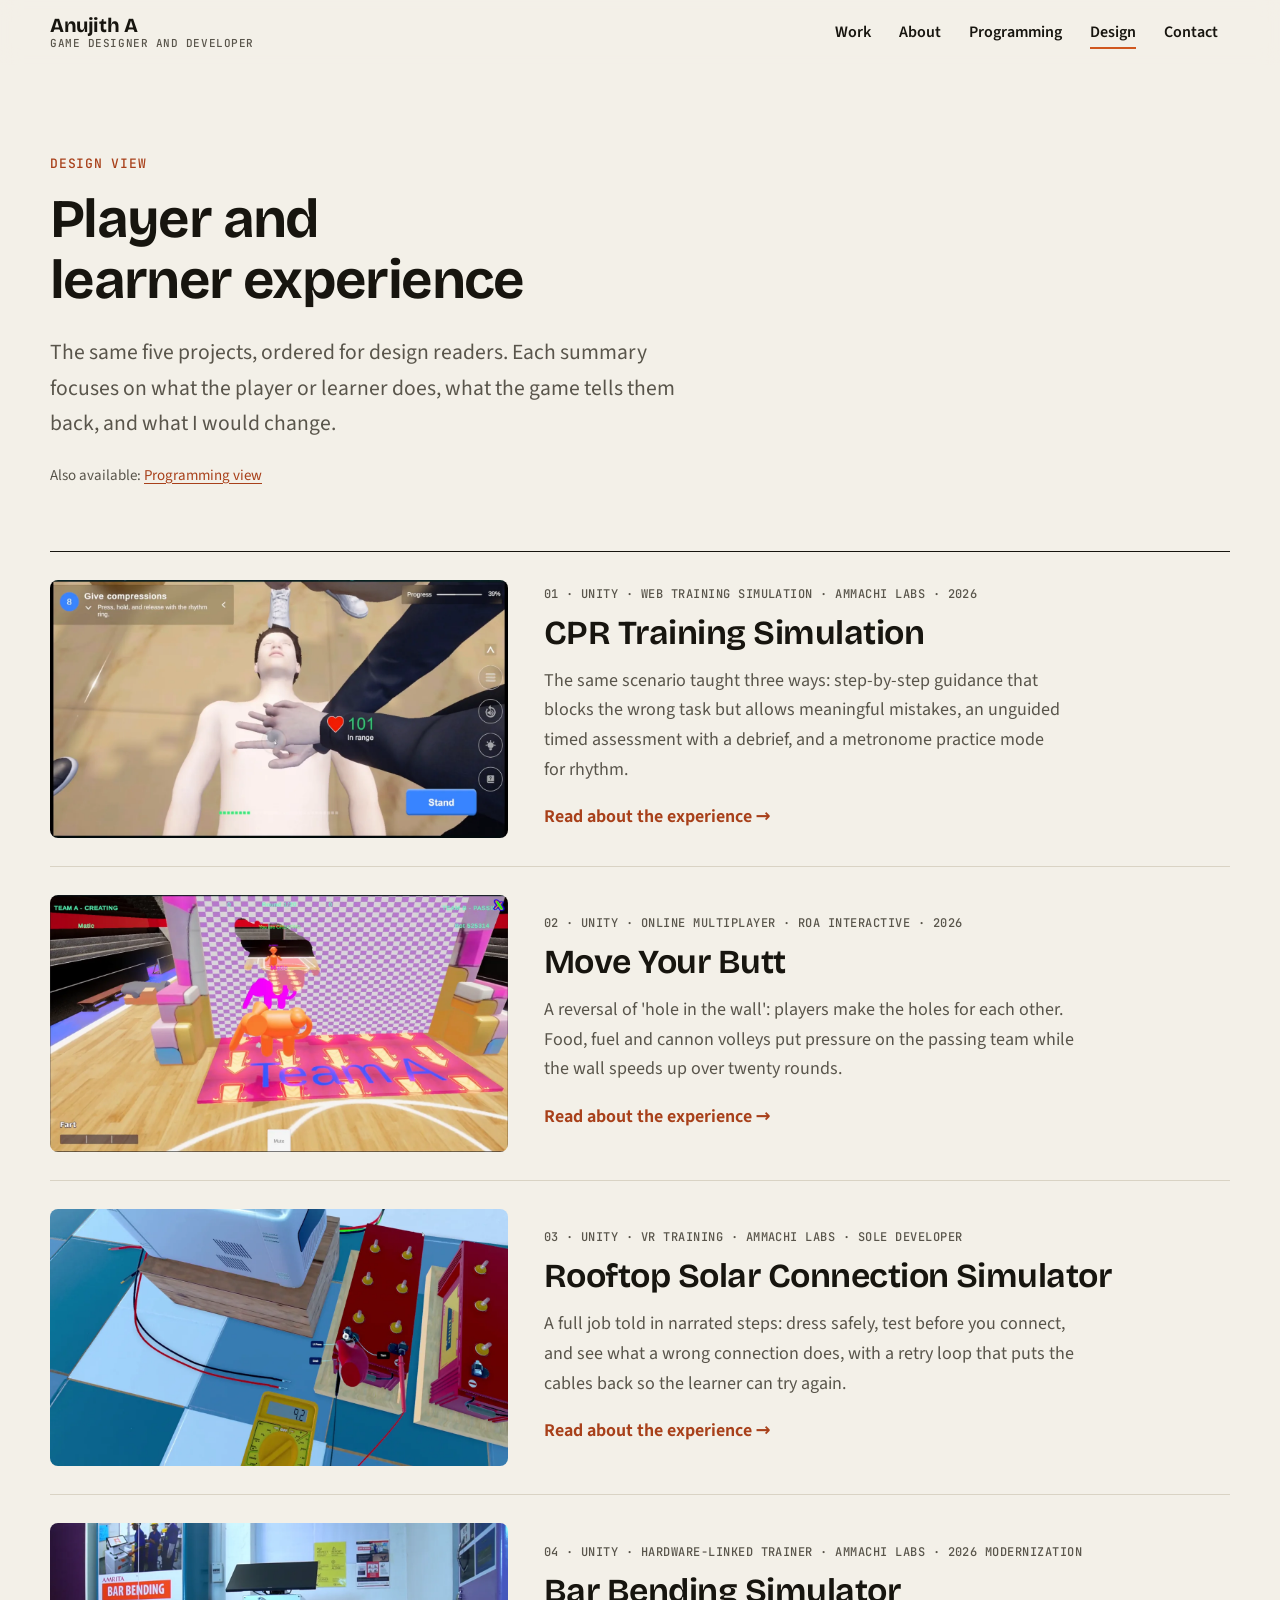
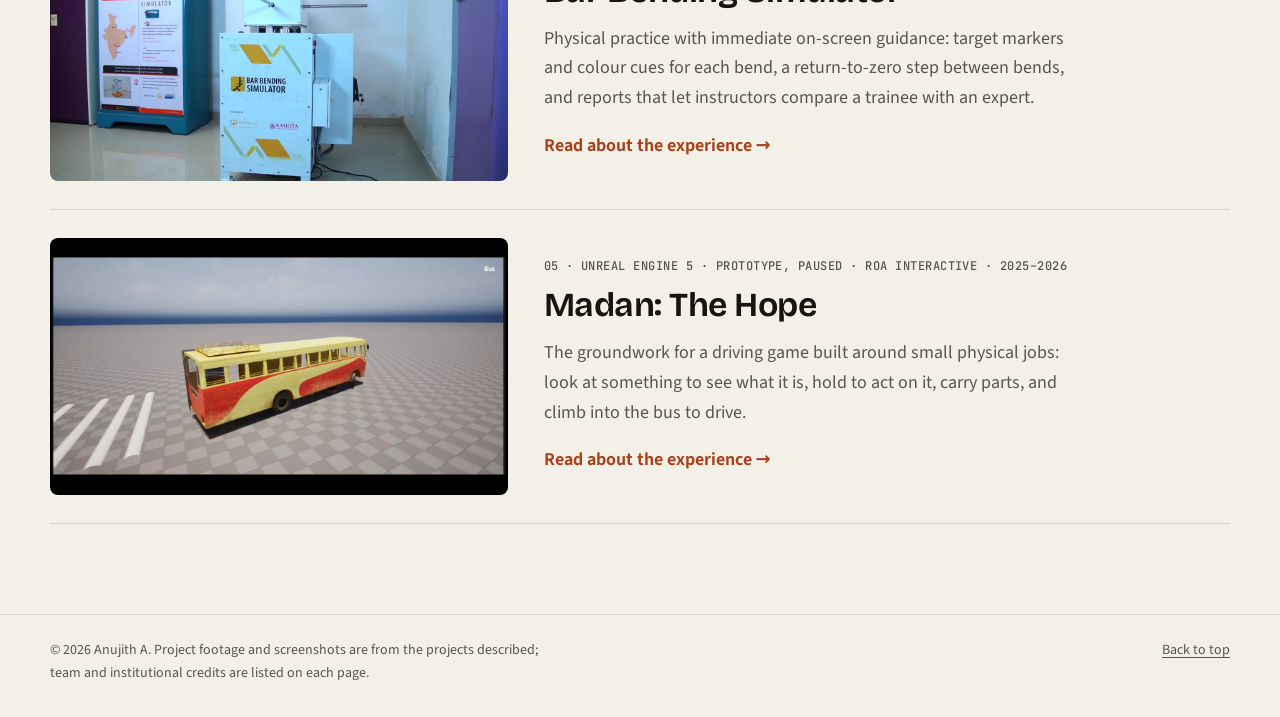
==== design/index.html @ 55bf8606 "Publish portfolio" ====
<!doctype html>
<html lang="en">
<head>
<meta charset="utf-8">
<meta name="viewport" content="width=device-width, initial-scale=1">
<title>Design view · Anujith A</title>
<meta name="description" content="The same five projects, ordered for design readers. Each summary focuses on what the player or learner does, what the game tells them back, and what I would change.">
<meta property="og:type" content="website">
<meta property="og:site_name" content="Anujith A">
<meta property="og:title" content="Design view · Anujith A">
<meta property="og:description" content="The same five projects, ordered for design readers. Each summary focuses on what the player or learner does, what the game tells them back, and what I would change.">
<link rel="canonical" href="https://anujith1234.github.io/design/">
<meta property="og:url" content="https://anujith1234.github.io/design/">
<meta property="og:image" content="https://anujith1234.github.io/media/cpr-third-person-simulation/poster-1280.jpg">
<meta property="og:image:width" content="1280">
<meta property="og:image:height" content="720">
<meta name="twitter:card" content="summary_large_image">
<meta name="color-scheme" content="light dark">
<meta name="theme-color" content="#f3f0e8" media="(prefers-color-scheme: light)">
<meta name="theme-color" content="#131210" media="(prefers-color-scheme: dark)">
<link rel="preload" href="../static/fonts/source-sans-3-latin-wght.woff2" as="font" type="font/woff2" crossorigin>
<link rel="preload" href="../static/fonts/bricolage-grotesque-latin-wght.woff2" as="font" type="font/woff2" crossorigin>
<link rel="stylesheet" href="../static/css/site.css">
<link rel="icon" href="../static/favicon.svg" type="image/svg+xml">
<script>document.documentElement.classList.add('js');</script>
<script src="../static/js/site.js" defer></script>
</head>
<body class="page-design">
<a class="skip-link" href="#main">Skip to content</a>
<header class="site-header" data-header>
  <div class="wrap header-inner">
    <a class="wordmark" href="../index.html" aria-label="Anujith A, home">
      <span class="wordmark-name">Anujith A</span>
      <span class="wordmark-role">Game designer and developer</span>
    </a>
    <button class="menu-toggle" type="button" aria-expanded="false" aria-controls="site-nav" data-menu-toggle>
      <span class="menu-toggle-bars" aria-hidden="true"></span><span class="menu-toggle-label">Menu</span>
    </button>
    <nav class="site-nav" id="site-nav" aria-label="Main" data-menu>
      <ul>
        <li><a href="../index.html#work">Work</a></li>
        <li><a href="../index.html#about">About</a></li>
        <li><a href="../programming/index.html">Programming</a></li>
        <li><a href="../design/index.html" aria-current="page">Design</a></li>
        <li><a href="../index.html#contact">Contact</a></li>
      </ul>
    </nav>
  </div>
</header>
<main id="main" tabindex="-1">
<section class="route-head wrap" aria-labelledby="route-title">
  <p class="eyebrow">Design view</p>
  <h1 id="route-title" class="hero-title hero-title--small">Player and learner experience</h1>
  <p class="lede">The same five projects, ordered for design readers. Each summary focuses on what the player or learner does, what the game tells them back, and what I would change.</p>
  <p class="route-switch">Also available: <a href="../programming/index.html">Programming view</a></p>
</section>
<ol class="route-list wrap">
  <li class="route-item reveal">
    <div class="route-media"><img src="../media/cpr-third-person-simulation/poster-1280.webp"
     srcset="../media/cpr-third-person-simulation/poster-1280.webp 1280w, ../media/cpr-third-person-simulation/poster-1920.webp 1920w"
     sizes="(min-width: 900px) 40vw, 100vw" width="1920" height="1080" alt=""
loading="lazy" decoding="async"></div>
    <div class="route-body">
      <p class="meta">01 · Unity · Web training simulation · AMMACHI Labs · 2026</p>
      <h2 class="route-item-title"><a class="card-link" href="../work/cpr-third-person-simulation/index.html#the-experience">CPR Training Simulation</a></h2>
      <p>The same scenario taught three ways: step-by-step guidance that blocks the wrong task but allows meaningful mistakes, an unguided timed assessment with a debrief, and a metronome practice mode for rhythm.</p>
      <p class="card-cta" aria-hidden="true">Read about the experience <span class="arrow">→</span></p>
    </div>
  </li>
  <li class="route-item reveal">
    <div class="route-media"><img src="../media/move-your-butt/poster-1280.webp"
     srcset="../media/move-your-butt/poster-1280.webp 1280w, ../media/move-your-butt/poster-1920.webp 1920w"
     sizes="(min-width: 900px) 40vw, 100vw" width="1920" height="1080" alt=""
loading="lazy" decoding="async"></div>
    <div class="route-body">
      <p class="meta">02 · Unity · Online multiplayer · RoA Interactive · 2026</p>
      <h2 class="route-item-title"><a class="card-link" href="../work/move-your-butt/index.html#the-experience">Move Your Butt</a></h2>
      <p>A reversal of &#39;hole in the wall&#39;: players make the holes for each other. Food, fuel and cannon volleys put pressure on the passing team while the wall speeds up over twenty rounds.</p>
      <p class="card-cta" aria-hidden="true">Read about the experience <span class="arrow">→</span></p>
    </div>
  </li>
  <li class="route-item reveal">
    <div class="route-media"><img src="../media/solar-vr/poster-1280.webp"
     srcset="../media/solar-vr/poster-1280.webp 1280w, ../media/solar-vr/poster-1920.webp 1920w"
     sizes="(min-width: 900px) 40vw, 100vw" width="1920" height="1080" alt=""
loading="lazy" decoding="async"></div>
    <div class="route-body">
      <p class="meta">03 · Unity · VR training · AMMACHI Labs · Sole developer</p>
      <h2 class="route-item-title"><a class="card-link" href="../work/solar-vr/index.html#the-experience">Rooftop Solar Connection Simulator</a></h2>
      <p>A full job told in narrated steps: dress safely, test before you connect, and see what a wrong connection does, with a retry loop that puts the cables back so the learner can try again.</p>
      <p class="card-cta" aria-hidden="true">Read about the experience <span class="arrow">→</span></p>
    </div>
  </li>
  <li class="route-item reveal">
    <div class="route-media"><img src="../media/bar-bending/poster-1280.webp"
     srcset="../media/bar-bending/poster-1280.webp 1280w, ../media/bar-bending/poster-1920.webp 1920w"
     sizes="(min-width: 900px) 40vw, 100vw" width="1920" height="1080" alt=""
loading="lazy" decoding="async"></div>
    <div class="route-body">
      <p class="meta">04 · Unity · Hardware-linked trainer · AMMACHI Labs · 2026 modernization</p>
      <h2 class="route-item-title"><a class="card-link" href="../work/bar-bending/index.html#the-experience">Bar Bending Simulator</a></h2>
      <p>Physical practice with immediate on-screen guidance: target markers and colour cues for each bend, a return-to-zero step between bends, and reports that let instructors compare a trainee with an expert.</p>
      <p class="card-cta" aria-hidden="true">Read about the experience <span class="arrow">→</span></p>
    </div>
  </li>
  <li class="route-item reveal">
    <div class="route-media"><img src="../media/madan-the-hope/poster-1280.webp"
     srcset="../media/madan-the-hope/poster-1280.webp 1280w, ../media/madan-the-hope/poster-1920.webp 1920w"
     sizes="(min-width: 900px) 40vw, 100vw" width="1920" height="1080" alt=""
loading="lazy" decoding="async"></div>
    <div class="route-body">
      <p class="meta">05 · Unreal Engine 5 · Prototype, paused · RoA Interactive · 2025–2026</p>
      <h2 class="route-item-title"><a class="card-link" href="../work/madan-the-hope/index.html#the-experience">Madan: The Hope</a></h2>
      <p>The groundwork for a driving game built around small physical jobs: look at something to see what it is, hold to act on it, carry parts, and climb into the bus to drive.</p>
      <p class="card-cta" aria-hidden="true">Read about the experience <span class="arrow">→</span></p>
    </div>
  </li>
</ol>
</main>
<footer class="site-footer">
  <div class="wrap footer-inner">
    <p>© 2026 Anujith A. Project footage and screenshots are from the projects described; team and institutional credits are listed on each page.</p>
    <p><a href="#main" class="to-top">Back to top</a></p>
  </div>
</footer>
</body>
</html>
---- static/css/site.css ----
/* Portfolio stylesheet. Fonts: Bricolage Grotesque, Source Sans 3, JetBrains Mono (SIL OFL 1.1, see static/fonts). */

@font-face { font-family: "Bricolage Grotesque"; src: url("../fonts/bricolage-grotesque-latin-wght.woff2") format("woff2"); font-weight: 200 800; font-display: swap; }
@font-face { font-family: "Source Sans 3"; src: url("../fonts/source-sans-3-latin-wght.woff2") format("woff2"); font-weight: 200 900; font-style: normal; font-display: swap; }
@font-face { font-family: "Source Sans 3"; src: url("../fonts/source-sans-3-latin-wght-italic.woff2") format("woff2"); font-weight: 200 900; font-style: italic; font-display: swap; }
@font-face { font-family: "JetBrains Mono"; src: url("../fonts/jetbrains-mono-latin-wght.woff2") format("woff2"); font-weight: 100 800; font-display: swap; }

:root {
  --paper: #f3f0e8;
  --surface: #fbfaf6;
  --ink: #17150f;
  --muted: #59554b;
  --line: #d9d3c4;
  --accent: #a8401a;          /* text-safe on paper */
  --accent-bright: #d0571f;   /* marks and rules */
  --focus: #1a5fd0;
  --shadow: 0 1px 2px rgb(23 21 15 / .06), 0 8px 24px -12px rgb(23 21 15 / .25);
  --shadow-lift: 0 2px 4px rgb(23 21 15 / .08), 0 18px 40px -16px rgb(23 21 15 / .35);
  --radius: 10px;
  --font-display: "Bricolage Grotesque", "Segoe UI", system-ui, sans-serif;
  --font-body: "Source Sans 3", "Segoe UI", system-ui, sans-serif;
  --font-mono: "JetBrains Mono", ui-monospace, "Cascadia Mono", Consolas, monospace;
  --wrap: 1180px;
  --gutter: clamp(16px, 4vw, 40px);
  --ease: cubic-bezier(.2, .7, .2, 1);
  color-scheme: light dark;
}
@media (prefers-color-scheme: dark) {
  :root {
    --paper: #131210; --surface: #1c1b18; --ink: #ece8df; --muted: #aaa597; --line: #34322c;
    --accent: #f0935f; --accent-bright: #f0935f; --focus: #7fb0ff;
    --shadow: 0 1px 2px rgb(0 0 0 / .4), 0 8px 24px -12px rgb(0 0 0 / .6);
    --shadow-lift: 0 2px 4px rgb(0 0 0 / .45), 0 18px 40px -16px rgb(0 0 0 / .75);
  }
}

*, *::before, *::after { box-sizing: border-box; }
html { -webkit-text-size-adjust: 100%; text-size-adjust: 100%; }
body {
  margin: 0; background: var(--paper); color: var(--ink);
  font: 400 1.0625rem/1.65 var(--font-body);
  font-kerning: normal; text-rendering: optimizeLegibility;
}
@media (min-width: 900px) { body { font-size: 1.125rem; } }
img, video { display: block; max-width: 100%; height: auto; }
a { color: var(--accent); text-decoration-thickness: 1px; text-underline-offset: .18em; }
a:hover { text-decoration-thickness: 2px; }
:focus-visible { outline: 3px solid var(--focus); outline-offset: 3px; border-radius: 4px; }
h1, h2, h3 { hyphens: auto; overflow-wrap: break-word; font-family: var(--font-display); line-height: 1.12; letter-spacing: -.015em; font-weight: 650; margin: 0 0 .5em; text-wrap: balance; }
p { margin: 0 0 1em; text-wrap: pretty; }
.wrap { width: min(100% - 2 * var(--gutter), var(--wrap)); margin-inline: auto; }
.meta { font: 500 .75rem/1.4 var(--font-mono); letter-spacing: .04em; text-transform: uppercase; color: var(--muted); }
.eyebrow { font: 500 .8125rem/1.4 var(--font-mono); letter-spacing: .06em; text-transform: uppercase; color: var(--accent); margin-bottom: 1rem; }
.visually-hidden { position: absolute !important; width: 1px; height: 1px; overflow: hidden; clip: rect(0 0 0 0); white-space: nowrap; }
.skip-link { position: absolute; left: 12px; top: -60px; z-index: 50; padding: 10px 14px; background: var(--ink); color: var(--paper); border-radius: 6px; }
.skip-link:focus { top: 12px; }
main:focus { outline: none; }

/* ---------- Header and navigation ---------- */
.site-header { position: sticky; top: 0; z-index: 20; background: color-mix(in srgb, var(--paper) 88%, transparent); backdrop-filter: blur(10px); border-bottom: 1px solid transparent; transition: border-color .2s; }
.site-header.is-scrolled { border-bottom-color: var(--line); }
.header-inner { display: flex; align-items: center; justify-content: space-between; gap: 16px; min-height: 64px; }
.wordmark { display: flex; flex-direction: column; color: var(--ink); text-decoration: none; line-height: 1.1; padding: 6px 0; }
.wordmark-name { font: 700 1.25rem/1.1 var(--font-display); letter-spacing: -.02em; }
.wordmark-role { font: 500 .6875rem/1.3 var(--font-mono); letter-spacing: .05em; text-transform: uppercase; color: var(--muted); }
.site-nav ul { list-style: none; margin: 0; padding: 0; display: flex; gap: 4px; flex-wrap: wrap; }
.site-nav a { display: block; padding: 10px 12px; border-radius: 8px; color: var(--ink); text-decoration: none; font-weight: 600; font-size: 1rem; position: relative; }
.site-nav a::after { content: ""; position: absolute; left: 12px; right: 12px; bottom: 6px; height: 2px; background: var(--accent-bright); transform: scaleX(0); transform-origin: left; transition: transform .25s var(--ease); }
.site-nav a:hover::after, .site-nav a[aria-current="page"]::after { transform: scaleX(1); }
.menu-toggle { display: none; }

@media (max-width: 760px) {
  .nav-ready .menu-toggle {
    display: inline-flex; align-items: center; gap: 10px; min-height: 44px; padding: 0 14px;
    border: 1px solid var(--line); border-radius: 999px; background: var(--surface); color: var(--ink);
    font: 600 .9375rem var(--font-body); cursor: pointer;
  }
  .menu-toggle-bars, .menu-toggle-bars::before, .menu-toggle-bars::after { display: block; width: 16px; height: 2px; background: currentColor; border-radius: 2px; transition: transform .25s var(--ease), opacity .2s; }
  .menu-toggle-bars { position: relative; }
  .menu-toggle-bars::before, .menu-toggle-bars::after { content: ""; position: absolute; left: 0; }
  .menu-toggle-bars::before { top: -5px; } .menu-toggle-bars::after { top: 5px; }
  .menu-toggle[aria-expanded="true"] .menu-toggle-bars { background: transparent; }
  .menu-toggle[aria-expanded="true"] .menu-toggle-bars::before { transform: translateY(5px) rotate(45deg); }
  .menu-toggle[aria-expanded="true"] .menu-toggle-bars::after { transform: translateY(-5px) rotate(-45deg); }
  .header-inner { flex-wrap: wrap; }
  .nav-ready .site-nav { flex-basis: 100%; display: grid; grid-template-rows: 0fr; transition: grid-template-rows .3s var(--ease); }
  .nav-ready .site-nav > ul { overflow: hidden; flex-direction: column; flex-wrap: nowrap; gap: 0; min-height: 0; }
  .nav-ready .site-nav.is-open { grid-template-rows: 1fr; }
  .nav-ready .site-nav.is-open > ul { padding-bottom: 12px; }
  .nav-ready .site-nav a { padding: 12px 4px; border-bottom: 1px solid var(--line); border-radius: 0; font-size: 1.0625rem; }
  .nav-ready .site-nav a::after { display: none; }
  .nav-ready .site-nav:not(.is-open) a { visibility: hidden; transition: visibility 0s .3s; }
  .nav-ready .site-nav.is-open a { visibility: visible; }
  .site-nav a[aria-current="page"] { color: var(--accent); }
}

/* ---------- Buttons ---------- */
.button { display: inline-flex; align-items: center; min-height: 46px; padding: 0 20px; border-radius: 999px; background: var(--ink); color: var(--paper); font-weight: 650; text-decoration: none; border: 1px solid var(--ink); transition: transform .2s var(--ease), background-color .2s, color .2s; }
.button:hover { transform: translateY(-1px); text-decoration: none; }
.button--quiet { background: transparent; color: var(--ink); border-color: var(--line); }
.button--quiet:hover { border-color: var(--ink); }

/* ---------- Home ---------- */
.hero { padding-block: clamp(32px, 6vw, 80px) clamp(32px, 5vw, 64px); display: grid; grid-template-columns: minmax(0, 1fr); gap: clamp(32px, 5vw, 64px); }
@media (min-width: 1100px) {
  .hero { grid-template-columns: minmax(0, 1.05fr) minmax(0, .95fr); align-items: center; }
  .hero .hero-title { font-size: clamp(3rem, 3.2vw + .8rem, 3.9rem); max-width: 15ch; }
}
.hero-reel { list-style: none; margin: 0; padding: 0; display: grid; grid-template-columns: 1fr 1fr; gap: 12px; }
.hero-shot--1 { grid-column: 1 / -1; }
.hero-shot a { position: relative; display: block; border-radius: 8px; overflow: hidden; background: #000; color: #fff; text-decoration: none; box-shadow: var(--shadow); }
.hero-shot img { width: 100%; aspect-ratio: 16 / 9; object-fit: cover; transition: transform .6s var(--ease); }
.hero-shot a:hover img { transform: scale(1.035); }
.hero-shot-label { position: absolute; left: 0; right: 0; bottom: 0; display: grid; gap: 2px; padding: 26px 12px 10px; font-size: .875rem; line-height: 1.3; background: linear-gradient(transparent, rgb(0 0 0 / .82)); }
.hero-shot-label .meta { color: rgb(255 255 255 / .78); font-size: .625rem; }
.hero-shot:not(.hero-shot--1) .hero-shot-label { font-size: .8125rem; }
@media (max-width: 520px) { .hero-shot:not(.hero-shot--1) .hero-shot-label { display: none; } }
.hero-title { font-size: clamp(2.2rem, 5.2vw + .5rem, 4.4rem); max-width: 17ch; font-weight: 680; letter-spacing: -.03em; margin-bottom: .45em; }
.hero-title--small { font-size: clamp(2rem, 3.6vw + .6rem, 3.4rem); max-width: 20ch; }
.hero-text { max-width: 60ch; color: var(--muted); font-size: 1.125em; }
.hero-text p:first-child { color: var(--ink); }
.focus-list { list-style: none; padding: 0; margin: 1.75rem 0 2rem; display: flex; flex-wrap: wrap; gap: 8px; }
.focus-list li, .tags li { font: 500 .8125rem/1 var(--font-mono); padding: 8px 10px; border: 1px solid var(--line); border-radius: 6px; background: var(--surface); }
.hero-actions { display: flex; flex-wrap: wrap; gap: 10px; }

.section-head { display: flex; flex-wrap: wrap; align-items: baseline; justify-content: space-between; gap: 8px 24px; border-top: 1px solid var(--ink); padding-top: 18px; margin-bottom: 28px; }
.section-head h2 { font-size: clamp(1.6rem, 2vw + 1rem, 2.2rem); margin: 0; }
.section-head p { margin: 0; color: var(--muted); max-width: 46ch; }
.work { padding-bottom: clamp(40px, 6vw, 80px); }
.subhead { font: 500 .8125rem/1.4 var(--font-mono); letter-spacing: .06em; text-transform: uppercase; color: var(--muted); margin: 48px 0 18px; }

.card-grid { display: grid; gap: clamp(20px, 3vw, 32px); }
@media (min-width: 700px) {
  .card-grid--featured, .card-grid--more { grid-template-columns: 1fr 1fr; }
  .card--lead { grid-column: 1 / -1; }
}
.card { position: relative; display: flex; flex-direction: column; background: var(--surface); border: 1px solid var(--line); border-radius: var(--radius); overflow: hidden; box-shadow: var(--shadow); transition: transform .35s var(--ease), box-shadow .35s var(--ease), border-color .2s; }
.card-media { overflow: hidden; aspect-ratio: 16 / 9; background: #000; }
.card-media img { width: 100%; height: 100%; object-fit: cover; transition: transform .6s var(--ease); }
.card-body { padding: 20px 22px 22px; display: flex; flex-direction: column; flex: 1; }
.card-title { font-size: 1.5rem; margin: .35em 0 .4em; }
.card-link { color: var(--ink); text-decoration: none; }
.card-link::after { content: ""; position: absolute; inset: 0; z-index: 1; border-radius: var(--radius); }
.card-link:focus-visible { outline: none; }
.card:has(.card-link:focus-visible) { outline: 3px solid var(--focus); outline-offset: 3px; }
.card-text { color: var(--muted); margin-bottom: 1.1em; }
.card-cta { margin: auto 0 0; font-weight: 650; color: var(--accent); }
.arrow { display: inline-block; transition: transform .25s var(--ease); }
.card:hover { transform: translateY(-3px); box-shadow: var(--shadow-lift); border-color: color-mix(in srgb, var(--accent-bright) 45%, var(--line)); }
.card:hover .card-media img { transform: scale(1.035); }
.card:hover .arrow, .lens:hover .arrow, .route-item:hover .arrow { transform: translateX(4px); }
@media (min-width: 1000px) {
  .card--lead { flex-direction: row; }
  .card--lead .card-media { flex: 0 0 62%; aspect-ratio: 16 / 9; }
  .card--lead .card-body { padding: 32px 34px; justify-content: center; }
  .card--lead .card-title { font-size: 2.1rem; }
}
.card--compact .card-title { font-size: 1.3rem; }

.lenses { display: grid; grid-template-columns: minmax(0, 1fr); gap: 20px; padding-bottom: clamp(48px, 7vw, 96px); }
@media (min-width: 760px) { .lenses { grid-template-columns: 1fr 1fr; } }
.lens { position: relative; display: grid; grid-template-columns: minmax(0, 1fr); gap: 8px; padding: 26px 26px 28px; border-radius: var(--radius); border: 1px solid var(--line); color: var(--ink); text-decoration: none; background: linear-gradient(var(--surface), var(--surface)); transition: border-color .2s, transform .35s var(--ease); }
.lens:hover { border-color: var(--ink); transform: translateY(-2px); text-decoration: none; }
.lens-title { font: 650 1.45rem/1.15 var(--font-display); letter-spacing: -.015em; overflow-wrap: break-word; hyphens: auto; padding-right: 28px; }
.lens-text { color: var(--muted); max-width: 44ch; }
.lens .arrow { position: absolute; right: 24px; top: 24px; font-size: 1.4rem; color: var(--accent); }

.contact { border-top: 1px solid var(--ink); padding-block: 24px clamp(56px, 8vw, 104px); }
.contact h2 { font-size: clamp(1.6rem, 2vw + 1rem, 2.2rem); }
.contact > p { max-width: 56ch; color: var(--muted); }
.contact-list { list-style: none; padding: 0; margin: 20px 0 0; display: flex; flex-wrap: wrap; gap: 12px; }
.contact-list a { display: inline-flex; align-items: baseline; gap: 12px; min-height: 48px; padding: 12px 18px; border: 1px solid var(--line); border-radius: var(--radius); background: var(--surface); color: var(--ink); font-weight: 650; text-decoration: none; transition: border-color .2s; }
.contact-list a:hover { border-color: var(--ink); }
.contact-list a { flex-wrap: wrap; row-gap: 2px; max-width: 100%; }
.contact-list .meta { text-transform: none; letter-spacing: 0; overflow-wrap: anywhere; }

/* ---------- About ---------- */
.about { padding-bottom: clamp(48px, 7vw, 96px); }
.about-grid { display: grid; grid-template-columns: minmax(0, 1fr); gap: clamp(28px, 4vw, 64px); }
@media (min-width: 900px) { .about-grid { grid-template-columns: minmax(0, 1fr) minmax(0, 1fr); } }
.about-text p { max-width: 58ch; }
.about-text p:first-child { font-size: 1.125em; }
.subhead--flush { margin-top: 0; }
.timeline { list-style: none; margin: 0; padding: 0; border-left: 2px solid var(--line); }
.timeline li { position: relative; padding: 0 0 22px 22px; margin: 0; }
.timeline li::before { content: ""; position: absolute; left: -7px; top: 4px; width: 12px; height: 12px; border-radius: 50%; background: var(--paper); border: 2px solid var(--accent-bright); }
.timeline p { margin: 0; overflow-wrap: break-word; hyphens: auto; }
.timeline-role { font: 650 1.15rem/1.3 var(--font-display); margin-top: 4px !important; }
.timeline-org { color: var(--muted); font-size: .9375rem; }
.timeline-text { margin-top: 6px !important; font-size: .9375rem; max-width: 56ch; }
.button-note { margin-left: 8px; font: 500 .6875rem var(--font-mono); letter-spacing: .05em; color: var(--muted); }

/* ---------- Case study ---------- */
.case-head { padding-block: clamp(28px, 5vw, 64px) 20px; }
.crumbs { font: 500 .8125rem var(--font-mono); color: var(--muted); }
.crumbs a { color: var(--muted); }
.case-title { font-size: clamp(2.2rem, 4.5vw + .5rem, 4rem); letter-spacing: -.03em; font-weight: 680; margin-bottom: .3em; }
.case-tagline { font-size: clamp(1.15rem, .6vw + 1rem, 1.4rem); max-width: 48ch; color: var(--muted); }
.case-media { margin-bottom: clamp(32px, 5vw, 56px); }
.video-figure { margin: 0; }
.video-frame { border-radius: var(--radius); overflow: hidden; background: #000; box-shadow: var(--shadow); aspect-ratio: 16 / 9; }
.video-frame video, .video-frame img { width: 100%; height: 100%; object-fit: contain; background: #000; }
.video-figure figcaption { margin-top: 12px; color: var(--muted); font-size: .9375rem; max-width: 80ch; }
.video-figure figcaption .meta { display: block; margin-bottom: 4px; }
.video-desc { margin-top: 8px; }
.video-desc summary { cursor: pointer; color: var(--accent); font-weight: 600; width: fit-content; }
.video-desc p { margin: 8px 0 0; }
.video-frame { position: relative; }
.video-unavailable { position: absolute; inset: 0; display: grid; place-content: center; gap: 6px; padding: 24px; text-align: center; color: #fff; background: rgb(10 10 8 / .72); }
.video-unavailable strong { font: 650 1.15rem var(--font-display); }
.video-unavailable span { font-size: .9375rem; max-width: 44ch; }
video::cue { font-family: var(--font-body); font-size: 1.05em; background: rgb(0 0 0 / .78); color: #fff; }

.case-layout { display: grid; gap: clamp(28px, 4vw, 56px); padding-bottom: clamp(40px, 6vw, 80px); }
@media (min-width: 1000px) {
  .case-layout { grid-template-columns: 220px minmax(0, 1fr); align-items: start; gap: 64px; }
  .case-aside { position: sticky; top: 88px; }
}
@media (max-width: 999px) { .case-aside { display: none; } }
.facts { margin: 0 0 clamp(36px, 5vw, 64px); display: grid; gap: 18px 28px; padding: 22px 24px; border: 1px solid var(--line); border-radius: var(--radius); background: var(--surface); }
@media (min-width: 640px) { .facts { grid-template-columns: 1fr 1fr; } }
@media (min-width: 1000px) { .facts { grid-template-columns: repeat(3, 1fr); } }
.facts dt { font: 500 .6875rem/1.3 var(--font-mono); letter-spacing: .06em; text-transform: uppercase; color: var(--muted); margin-bottom: 2px; }
.facts dd { margin: 0; font-size: .9375rem; line-height: 1.5; overflow-wrap: anywhere; }
.tags { list-style: none; padding: 0; margin: 4px 0 0; display: flex; flex-wrap: wrap; gap: 6px; }
.tags li { font-size: .75rem; padding: 6px 8px; }
.toc { margin: 0; }
.toc-mobile { margin: -24px 0 clamp(28px, 5vw, 40px); border: 1px solid var(--line); border-radius: var(--radius); background: var(--surface); }
.toc-mobile summary { cursor: pointer; padding: 14px 18px; min-height: 48px; font-weight: 650; display: flex; align-items: center; justify-content: space-between; list-style: none; }
.toc-mobile summary::-webkit-details-marker { display: none; }
.toc-mobile summary::after { content: "+"; font: 600 1.2rem var(--font-mono); color: var(--accent); }
.toc-mobile[open] summary::after { content: "–"; }
.toc-mobile ol { list-style: none; margin: 0; padding: 0 8px 10px; }
.toc-mobile a { display: block; padding: 10px 10px; min-height: 44px; color: var(--ink); text-decoration: none; border-top: 1px solid var(--line); }
@media (min-width: 1000px) { .toc-mobile { display: none; } }
:target { scroll-margin-top: 90px; }
.toc ol { list-style: none; padding: 0; margin: 8px 0 0; border-left: 1px solid var(--line); }
.toc a { display: block; padding: 6px 0 6px 14px; margin-left: -1px; border-left: 2px solid transparent; color: var(--muted); text-decoration: none; font-size: .9375rem; transition: color .2s, border-color .2s; }
.toc a:hover { color: var(--ink); }
.toc a.is-active { color: var(--ink); border-left-color: var(--accent-bright); font-weight: 600; }

.prose { min-width: 0; }
.prose > :not(.diagram):not(.gallery) { max-width: 70ch; }
.prose h2 { font-size: clamp(1.55rem, 1.4vw + 1rem, 2.1rem); margin-top: 2.2em; padding-top: .6em; border-top: 1px solid var(--line); scroll-margin-top: 90px; }
.prose > h2:first-child, .prose > blockquote + h2 { margin-top: 0; }
.prose p, .prose li { color: var(--ink); }
.prose strong { font-weight: 680; }
.prose ul { padding-left: 1.2em; }
.prose li { margin-bottom: .55em; }
.prose li::marker { color: var(--accent-bright); }
.prose code { font: .85em var(--font-mono); background: color-mix(in srgb, var(--line) 50%, transparent); padding: .1em .35em; border-radius: 4px; }
.prose blockquote { margin: 0 0 2em; padding: 14px 18px; border-left: 3px solid var(--accent-bright); background: var(--surface); border-radius: 0 var(--radius) var(--radius) 0; }
.prose blockquote p { margin: 0; font-size: .9375rem; }

.diagram { margin: 1.8em 0 2em; padding: 22px; border: 1px solid var(--line); border-radius: var(--radius); background: var(--surface); }
.flow { list-style: none; margin: 0; padding: 0; display: grid; gap: 12px; counter-reset: step; }
.flow li { counter-increment: step; position: relative; display: grid; gap: 2px; padding: 12px 14px 12px 52px; border-radius: 8px; background: var(--paper); border: 1px solid var(--line); margin: 0; }
.flow li::before { content: counter(step, decimal-leading-zero); position: absolute; left: 14px; top: 13px; font: 600 .8125rem var(--font-mono); color: var(--accent); }
.flow strong { font-family: var(--font-display); font-weight: 650; }
.flow span { color: var(--muted); font-size: .9375rem; line-height: 1.5; }
@media (min-width: 1200px) {
  .flow { grid-auto-flow: column; grid-auto-columns: 1fr; gap: 10px; }
  .flow li { padding: 40px 14px 14px; align-content: start; }
  .flow li::before { top: 14px; }
  .flow li:not(:last-child)::after { content: "→"; position: absolute; right: -10px; top: 12px; color: var(--accent-bright); font-weight: 700; z-index: 1; }
}
.diagram figcaption { margin-top: 12px; font-size: .8125rem; color: var(--muted); }

.gallery-grid { list-style: none; padding: 0; margin: 0; display: grid; gap: 20px; }
@media (min-width: 640px) { .gallery-grid { grid-template-columns: 1fr 1fr; } }
.gallery-grid li { margin: 0; }
.gallery-grid figure { margin: 0; }
.gallery-link { display: block; border-radius: 8px; overflow: hidden; border: 1px solid var(--line); background: #000; }
.gallery-link img { width: 100%; aspect-ratio: 16 / 9; object-fit: cover; transition: transform .5s var(--ease), opacity .3s; }
.gallery-link:hover img { transform: scale(1.03); }
.gallery-grid figcaption { font-size: .9375rem; color: var(--muted); margin-top: 8px; line-height: 1.45; }

.pager { display: grid; grid-template-columns: 1fr 1fr; gap: 16px; border-top: 1px solid var(--ink); padding-block: 20px clamp(48px, 7vw, 96px); }
.pager-link { display: grid; gap: 4px; padding: 14px 0; min-width: 0; overflow-wrap: break-word; hyphens: auto; color: var(--ink); text-decoration: none; font: 650 1.2rem/1.2 var(--font-display); }
@media (max-width: 560px) { .pager { grid-template-columns: 1fr; } .pager-link--next { text-align: left; justify-items: start; } }
.pager-link:hover { color: var(--accent); }
.pager-link--next { text-align: right; justify-items: end; }

.lightbox { padding: 0; border: 0; background: transparent; max-width: min(96vw, 1600px); width: 100%; max-height: 96vh; overflow: auto; color: #fff; overscroll-behavior: contain; }
html:has(.lightbox[open]) { overflow: hidden; }
.lightbox-error { padding: 48px 16px; text-align: center; border: 1px dashed rgb(255 255 255 / .4); border-radius: 6px; }
.lightbox::backdrop { background: rgb(10 10 8 / .88); }
.lightbox figure { margin: 0; }
.lightbox img { width: 100%; height: auto; max-height: 82vh; object-fit: contain; border-radius: 6px; }
.lightbox figcaption { margin-top: 10px; font-size: 1rem; text-align: center; }
.lightbox form { display: flex; justify-content: flex-end; margin-bottom: 8px; }
.lightbox-close { min-height: 44px; padding: 0 16px; border-radius: 999px; border: 1px solid rgb(255 255 255 / .5); background: transparent; color: #fff; font: 600 1rem var(--font-body); cursor: pointer; }

/* ---------- Route pages ---------- */
.route-head { padding-block: clamp(40px, 7vw, 96px) clamp(24px, 4vw, 48px); }
.lede { font-size: 1.2em; max-width: 58ch; color: var(--muted); }
.route-switch { font-size: .9375rem; color: var(--muted); }
.route-list { list-style: none; padding: 0 0 clamp(48px, 7vw, 96px); margin-block: 0; display: grid; gap: 0; border-top: 1px solid var(--ink); }
.route-item { position: relative; display: grid; gap: 18px; padding-block: 28px; border-bottom: 1px solid var(--line); }
@media (min-width: 900px) { .route-item { grid-template-columns: minmax(0, 2fr) minmax(0, 3fr); gap: 36px; align-items: center; } }
.route-media { border-radius: 8px; overflow: hidden; aspect-ratio: 16 / 9; background: #000; }
.route-media img { width: 100%; height: 100%; object-fit: cover; transition: transform .6s var(--ease); }
.route-item:hover .route-media img { transform: scale(1.035); }
.route-item-title { font-size: clamp(1.5rem, 1.5vw + 1rem, 2.1rem); margin: .3em 0 .4em; }
.route-item:has(.card-link:focus-visible) { outline: 3px solid var(--focus); outline-offset: 6px; border-radius: 6px; }
.route-body p:not(.meta):not(.card-cta) { color: var(--muted); max-width: 60ch; }

/* ---------- Footer ---------- */
.site-footer { border-top: 1px solid var(--line); font-size: .875rem; color: var(--muted); }
.footer-inner { display: flex; flex-wrap: wrap; justify-content: space-between; gap: 8px 24px; padding-block: 24px 32px; }
.footer-inner p { margin: 0; max-width: 70ch; }
.footer-inner a { color: var(--muted); }

/* ---------- Motion (enhancement only) ---------- */
@media (prefers-reduced-motion: no-preference) {

  .motion .reveal { opacity: 0; transform: translateY(14px); transition: opacity .7s var(--ease), transform .7s var(--ease); }
  .motion .reveal.is-visible { opacity: 1; transform: none; }
  @view-transition { navigation: auto; }
  ::view-transition-old(root), ::view-transition-new(root) { animation-duration: .22s; }
  ::view-transition-group(*) { animation-duration: .38s; animation-timing-function: cubic-bezier(.2, .7, .2, 1); }
}
@media (prefers-reduced-motion: reduce) {
  *, *::before, *::after { transition-duration: .01ms !important; animation-duration: .01ms !important; }
  .card:hover, .lens:hover, .button:hover { transform: none; }
  .card:hover .card-media img, .route-item:hover .route-media img, .gallery-link:hover img, .hero-shot a:hover img { transform: none; }
  .card:hover .arrow, .lens:hover .arrow, .route-item:hover .arrow { transform: none; }
  .lens:hover { transform: none; }
}
@media print {
  .site-header, .site-footer, .pager, .toc, .menu-toggle { display: none; }
  body { background: #fff; color: #000; }
  .reveal { opacity: 1 !important; transform: none !important; }
  .toc-mobile, .video-desc summary { display: none; }
  .video-desc p { display: block; }
  a { color: #000; }
}
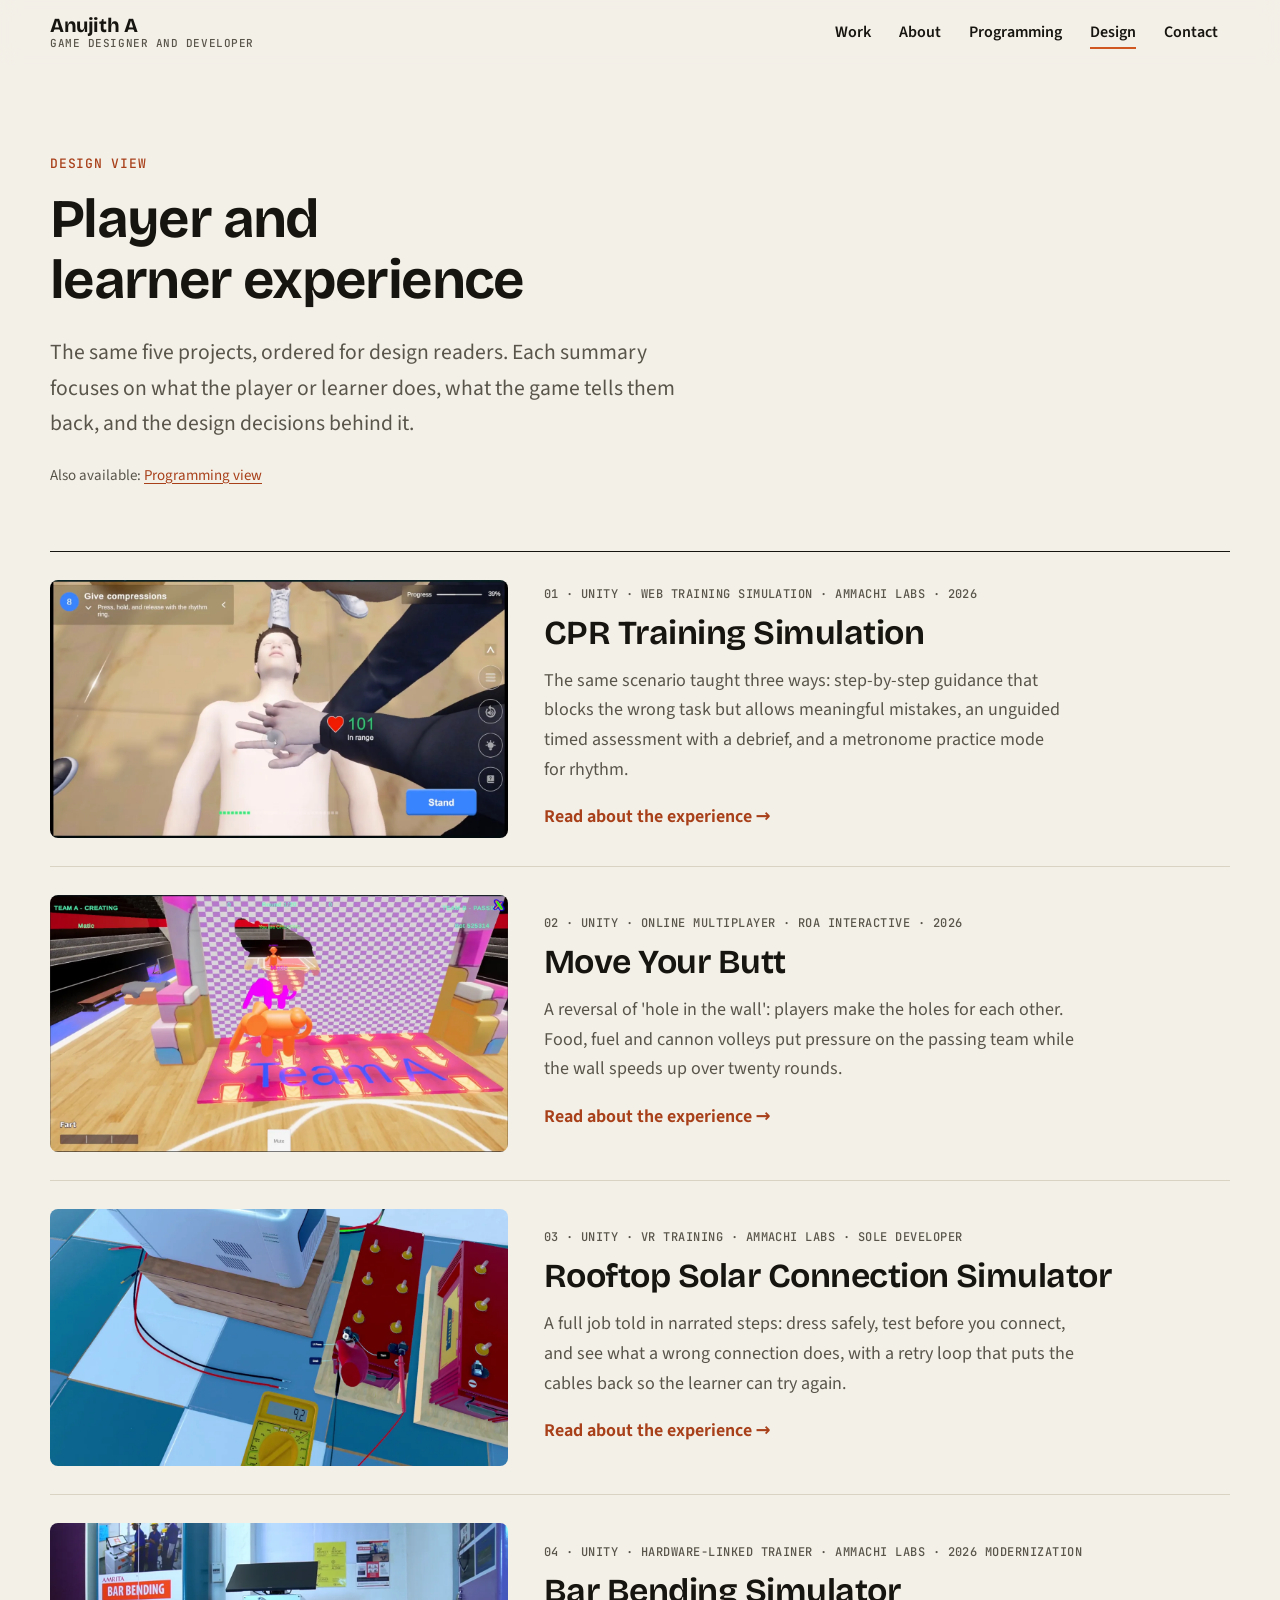
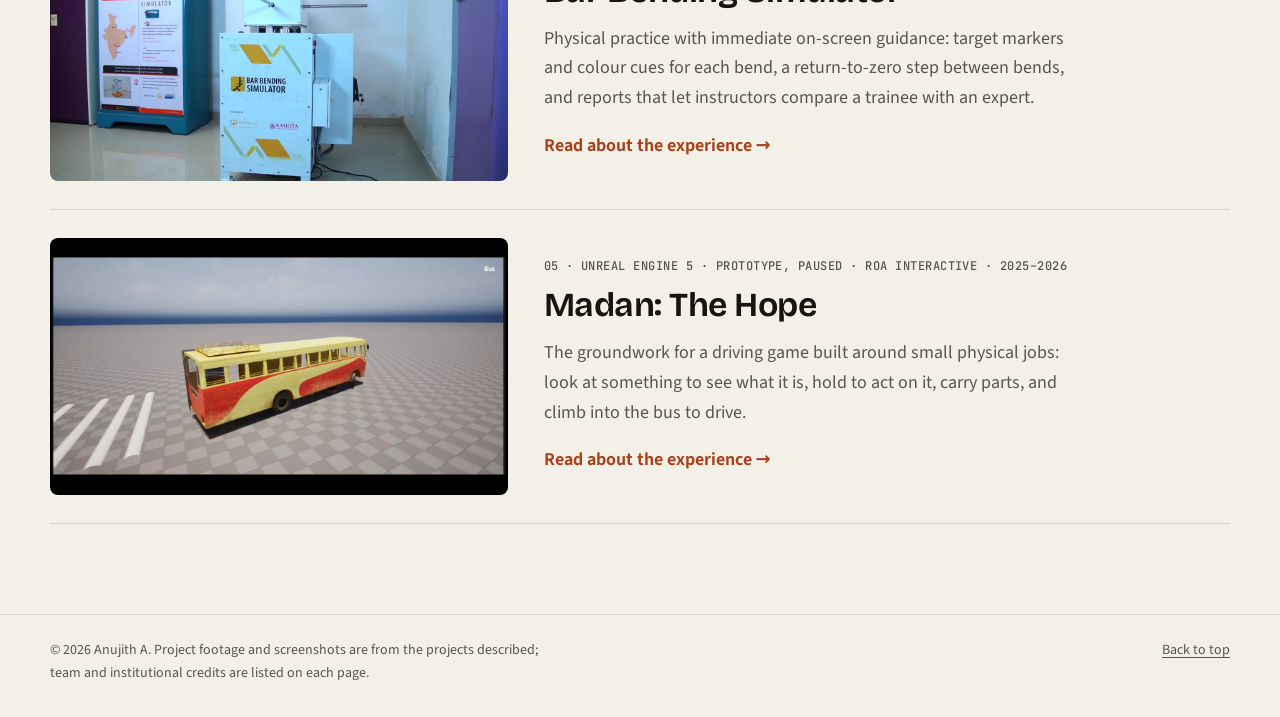
==== commit e5a91296: "Update portfolio: video recovery, captions and case-study copy" ====
--- a/design/index.html
+++ b/design/index.html
@@ -4,11 +4,11 @@
 <meta charset="utf-8">
 <meta name="viewport" content="width=device-width, initial-scale=1">
 <title>Design view · Anujith A</title>
-<meta name="description" content="The same five projects, ordered for design readers. Each summary focuses on what the player or learner does, what the game tells them back, and what I would change.">
+<meta name="description" content="The same five projects, ordered for design readers. Each summary focuses on what the player or learner does, what the game tells them back, and the design decisions behind it.">
 <meta property="og:type" content="website">
 <meta property="og:site_name" content="Anujith A">
 <meta property="og:title" content="Design view · Anujith A">
-<meta property="og:description" content="The same five projects, ordered for design readers. Each summary focuses on what the player or learner does, what the game tells them back, and what I would change.">
+<meta property="og:description" content="The same five projects, ordered for design readers. Each summary focuses on what the player or learner does, what the game tells them back, and the design decisions behind it.">
 <link rel="canonical" href="https://anujith1234.github.io/design/">
 <meta property="og:url" content="https://anujith1234.github.io/design/">
 <meta property="og:image" content="https://anujith1234.github.io/media/cpr-third-person-simulation/poster-1280.jpg">
@@ -51,7 +51,7 @@
 <section class="route-head wrap" aria-labelledby="route-title">
   <p class="eyebrow">Design view</p>
   <h1 id="route-title" class="hero-title hero-title--small">Player and learner experience</h1>
-  <p class="lede">The same five projects, ordered for design readers. Each summary focuses on what the player or learner does, what the game tells them back, and what I would change.</p>
+  <p class="lede">The same five projects, ordered for design readers. Each summary focuses on what the player or learner does, what the game tells them back, and the design decisions behind it.</p>
   <p class="route-switch">Also available: <a href="../programming/index.html">Programming view</a></p>
 </section>
 <ol class="route-list wrap">
--- a/static/css/site.css
+++ b/static/css/site.css
@@ -209,6 +209,10 @@
 .video-unavailable { position: absolute; inset: 0; display: grid; place-content: center; gap: 6px; padding: 24px; text-align: center; color: #fff; background: rgb(10 10 8 / .72); }
 .video-unavailable strong { font: 650 1.15rem var(--font-display); }
 .video-unavailable span { font-size: .9375rem; max-width: 44ch; }
+.video-unavailable-actions { display: flex; flex-wrap: wrap; justify-content: center; align-items: center; gap: 10px 18px; margin-top: 8px; }
+.video-retry { font: 600 .9375rem var(--font-body); min-height: 44px; padding: 10px 18px; border: 0; border-radius: var(--radius); background: #fff; color: #131210; cursor: pointer; }
+.video-retry:focus-visible, .video-direct:focus-visible { outline: 2px solid #fff; outline-offset: 3px; }
+.video-direct { color: #fff; font-weight: 600; min-height: 44px; display: inline-flex; align-items: center; }
 video::cue { font-family: var(--font-body); font-size: 1.05em; background: rgb(0 0 0 / .78); color: #fff; }
 
 .case-layout { display: grid; gap: clamp(28px, 4vw, 56px); padding-bottom: clamp(40px, 6vw, 80px); }
@@ -335,3 +339,9 @@
   .video-desc p { display: block; }
   a { color: #000; }
 }
+@media (max-width: 560px) {
+  .video-unavailable { padding: 12px; gap: 4px; }
+  .video-unavailable strong { font-size: 1rem; }
+  .video-unavailable > span:not(.video-unavailable-actions) { display: none; }
+  .video-unavailable-actions { margin-top: 4px; }
+}
